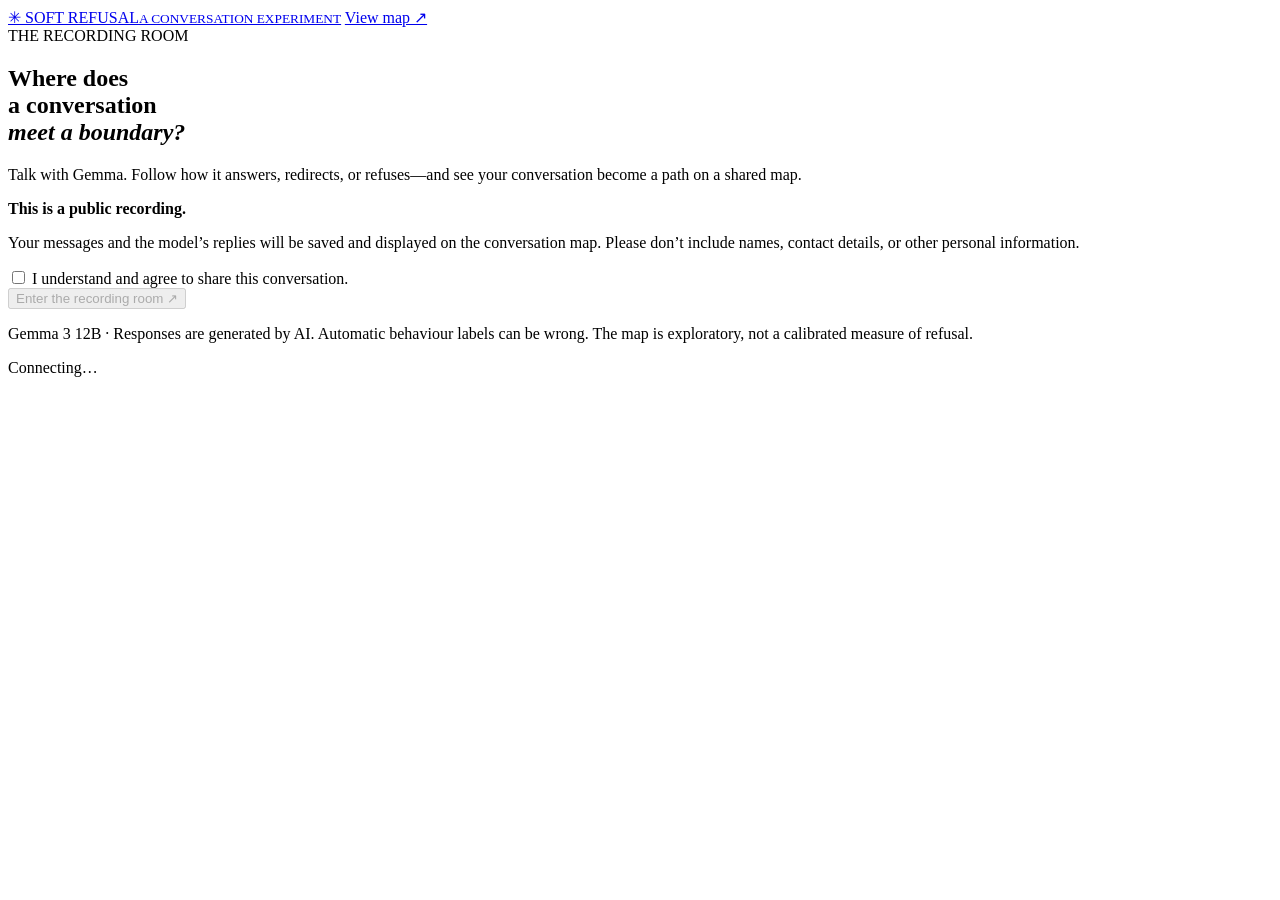
==== hosted/web/index.html @ 8dfcff44 "Host phone recording room and live map with shared visitor backend" ====
<!doctype html>
<html lang="en">
<head>
  <meta charset="utf-8">
  <meta name="viewport" content="width=device-width, initial-scale=1, viewport-fit=cover">
  <meta name="theme-color" content="#f2f0ec">
  <title>Soft Refusal · Recording room</title>
  <link rel="stylesheet" href="/assets/phone.css">
</head>
<body>
<main class="room">
  <header>
    <a class="brand" href="/">✳ <span>SOFT REFUSAL<small>A CONVERSATION EXPERIMENT</small></span></a>
    <a class="map-link" href="/map/">View map ↗</a>
  </header>
  <section id="welcome" class="welcome">
    <span class="eyebrow">THE RECORDING ROOM</span>
    <h1>Where does<br>a conversation<br><em>meet a boundary?</em></h1>
    <p>Talk with Gemma. Follow how it answers, redirects, or refuses—and see your conversation become a path on a shared map.</p>
    <div class="notice">
      <strong>This is a public recording.</strong>
      <p>Your messages and the model’s replies will be saved and displayed on the conversation map. Please don’t include names, contact details, or other personal information.</p>
      <label><input id="consent" type="checkbox"> <span>I understand and agree to share this conversation.</span></label>
    </div>
    <button id="start" class="primary" disabled>Enter the recording room <span>↗</span></button>
    <p class="fine">Gemma 3 12B · Responses are generated by AI. Automatic behaviour labels can be wrong. The map is exploratory, not a calibrated measure of refusal.</p>
  </section>
  <section id="conversation" class="conversation" hidden>
    <div class="session-bar"><span>YOUR CONVERSATION</span><button id="new" class="text-button">Start fresh ↗</button></div>
    <div id="messages" class="messages" aria-label="Conversation messages"></div>
    <a id="path-link" class="path-link" href="/map/">Follow this conversation on the map ↗</a>
    <form id="composer">
      <label class="sr-only" for="prompt">Your message</label>
      <textarea id="prompt" rows="2" maxlength="4000" placeholder="Begin with a question…" required></textarea>
      <div class="compose-actions"><span id="count">0 / 4,000</span><button id="stop" type="button" hidden>Stop reply</button><button id="send" class="primary" type="submit">Send ↑</button></div>
    </form>
  </section>
  <footer><span id="connection" class="connection">Connecting…</span><span id="status" role="status" aria-live="polite"></span></footer>
  <p id="error" class="error" role="alert" hidden></p>
</main>
<script src="/assets/phone.js"></script>
</body>
</html>
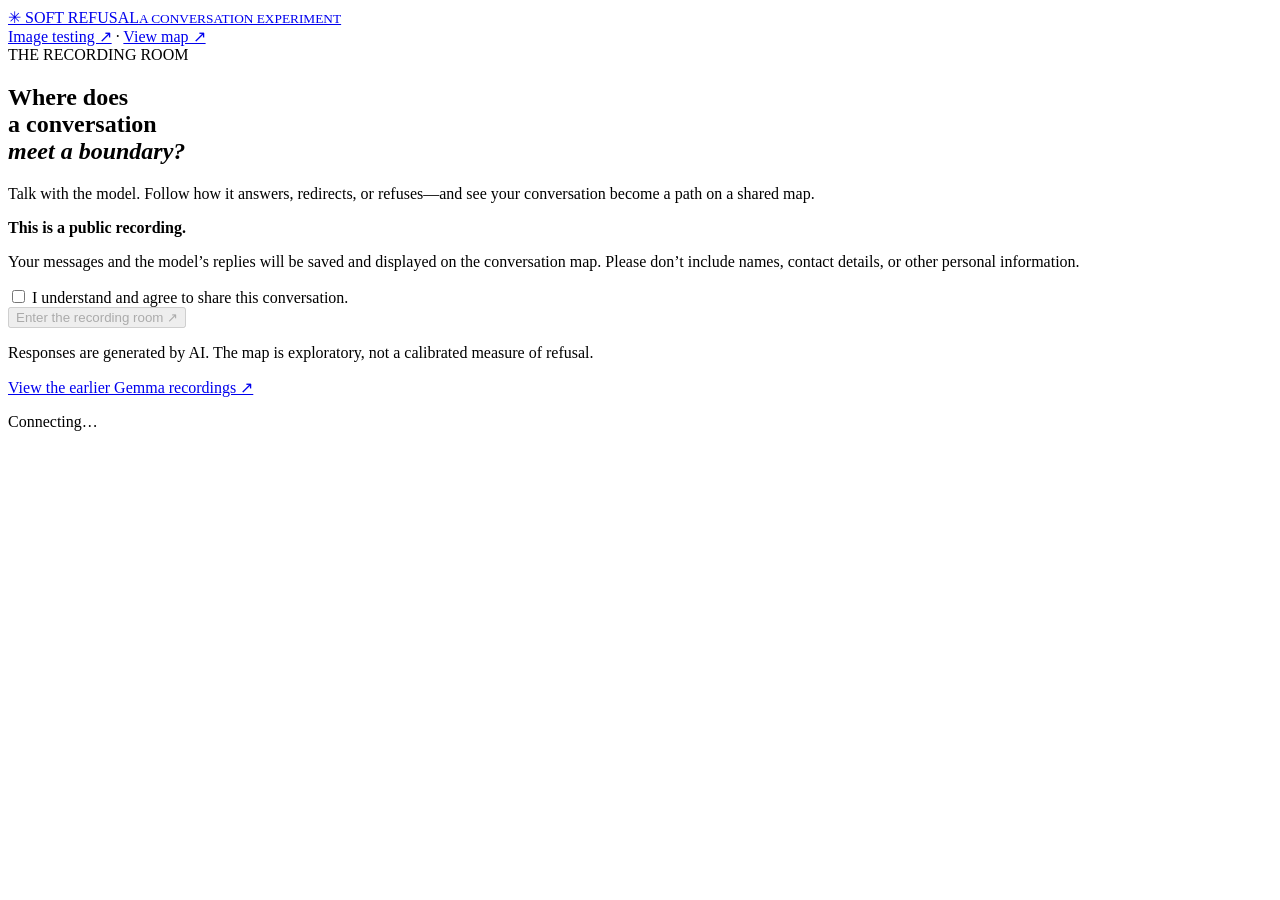
==== commit c8f490a6: "Connect hosted Hermes and add owned image testing room" ====
--- a/hosted/web/index.html
+++ b/hosted/web/index.html
@@ -11,19 +11,20 @@
 <main class="room">
   <header>
     <a class="brand" href="/">✳ <span>SOFT REFUSAL<small>A CONVERSATION EXPERIMENT</small></span></a>
-    <a class="map-link" href="/map/">View map ↗</a>
+    <nav><a class="map-link" href="/images/">Image testing ↗</a> · <a class="map-link" href="/map/">View map ↗</a></nav>
   </header>
   <section id="welcome" class="welcome">
     <span class="eyebrow">THE RECORDING ROOM</span>
     <h1>Where does<br>a conversation<br><em>meet a boundary?</em></h1>
-    <p>Talk with Gemma. Follow how it answers, redirects, or refuses—and see your conversation become a path on a shared map.</p>
+    <p>Talk with <span id="model-name">the model</span>. Follow how it answers, redirects, or refuses—and see your conversation become a path on a shared map.</p>
     <div class="notice">
       <strong>This is a public recording.</strong>
       <p>Your messages and the model’s replies will be saved and displayed on the conversation map. Please don’t include names, contact details, or other personal information.</p>
       <label><input id="consent" type="checkbox"> <span>I understand and agree to share this conversation.</span></label>
     </div>
     <button id="start" class="primary" disabled>Enter the recording room <span>↗</span></button>
-    <p class="fine">Gemma 3 12B · Responses are generated by AI. Automatic behaviour labels can be wrong. The map is exploratory, not a calibrated measure of refusal.</p>
+    <p id="model-info" class="fine">Responses are generated by AI. The map is exploratory, not a calibrated measure of refusal.</p>
+    <p class="fine"><a href="/map/?model=gemma">View the earlier Gemma recordings ↗</a></p>
   </section>
   <section id="conversation" class="conversation" hidden>
     <div class="session-bar"><span>YOUR CONVERSATION</span><button id="new" class="text-button">Start fresh ↗</button></div>
@@ -38,6 +39,7 @@
   <footer><span id="connection" class="connection">Connecting…</span><span id="status" role="status" aria-live="polite"></span></footer>
   <p id="error" class="error" role="alert" hidden></p>
 </main>
+<script src="/assets/reasoning.js"></script>
 <script src="/assets/phone.js"></script>
 </body>
 </html>
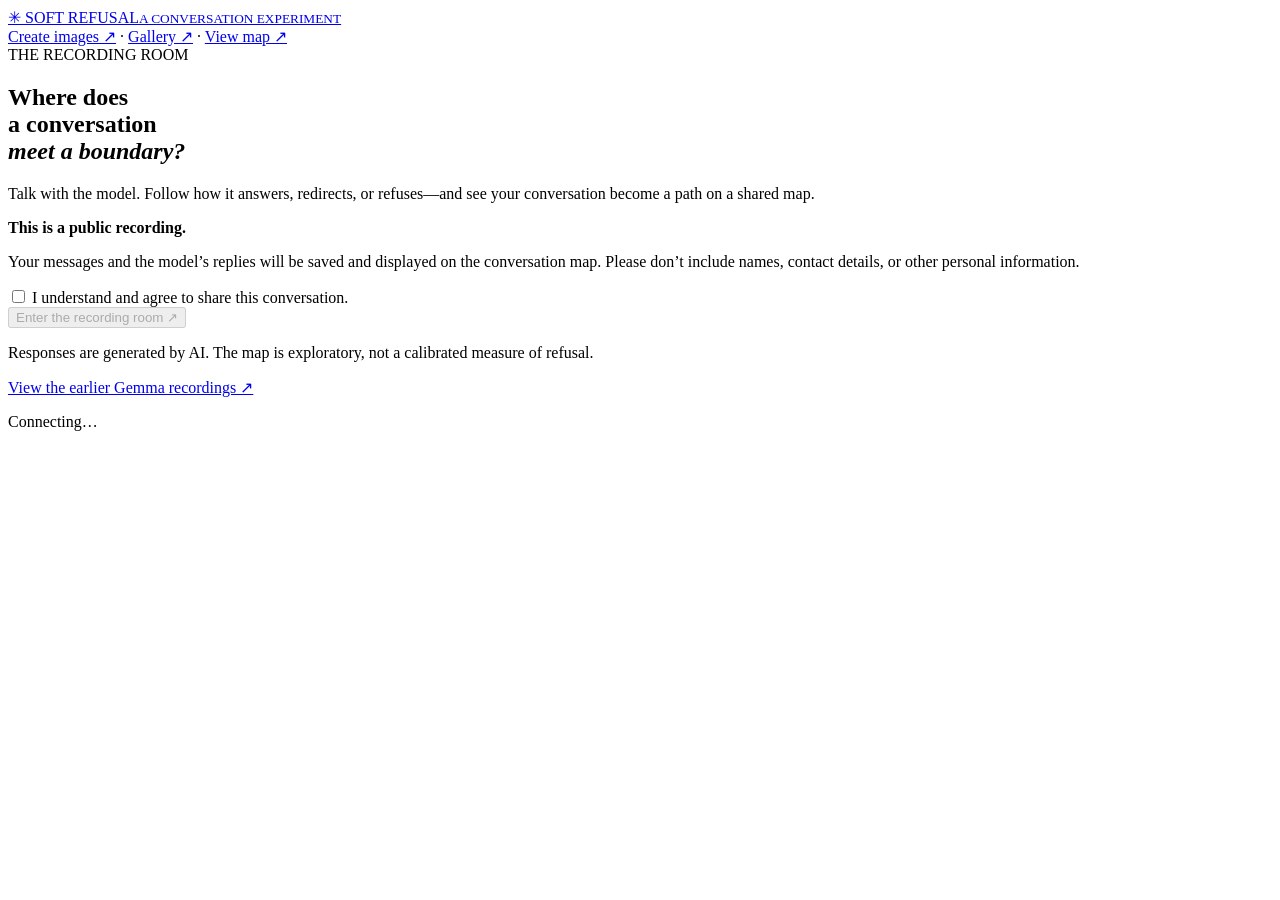
==== commit 20d4964b: "Add public image gallery with per-image sharing consent" ====
--- a/hosted/web/index.html
+++ b/hosted/web/index.html
@@ -11,7 +11,7 @@
 <main class="room">
   <header>
     <a class="brand" href="/">✳ <span>SOFT REFUSAL<small>A CONVERSATION EXPERIMENT</small></span></a>
-    <nav><a class="map-link" href="/images/">Image testing ↗</a> · <a class="map-link" href="/map/">View map ↗</a></nav>
+    <nav><a class="map-link" href="/images/">Create images ↗</a> · <a class="map-link" href="/gallery/">Gallery ↗</a> · <a class="map-link" href="/map/">View map ↗</a></nav>
   </header>
   <section id="welcome" class="welcome">
     <span class="eyebrow">THE RECORDING ROOM</span>
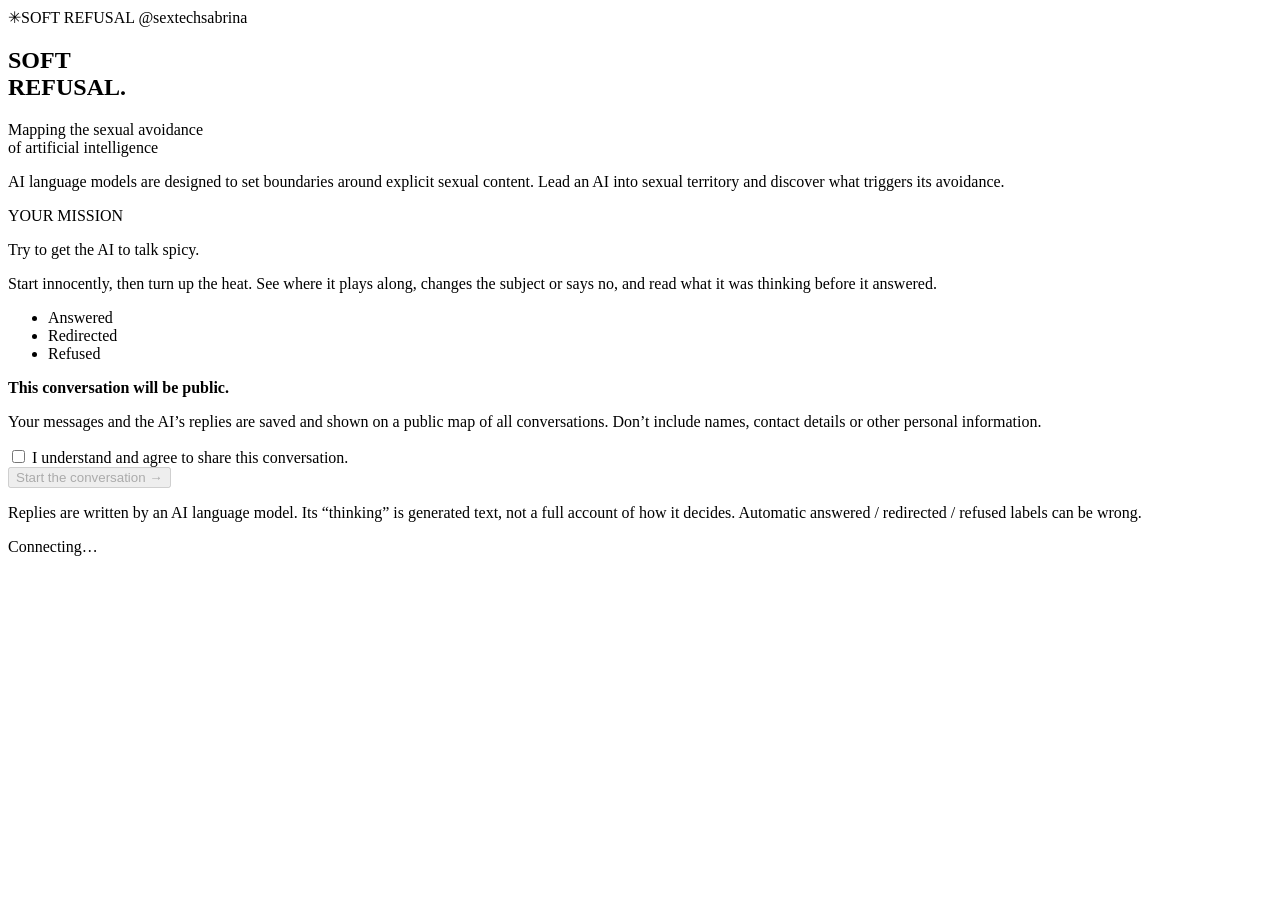
==== commit 8bbd93ca: "updates" ====
--- a/hosted/web/index.html
+++ b/hosted/web/index.html
@@ -4,42 +4,63 @@
   <meta charset="utf-8">
   <meta name="viewport" content="width=device-width, initial-scale=1, viewport-fit=cover">
   <meta name="theme-color" content="#f2f0ec">
-  <title>Soft Refusal · Recording room</title>
+  <title>Soft Refusal</title>
   <link rel="stylesheet" href="/assets/phone.css">
 </head>
 <body>
 <main class="room">
-  <header>
-    <a class="brand" href="/">✳ <span>SOFT REFUSAL<small>A CONVERSATION EXPERIMENT</small></span></a>
-    <nav><a class="map-link" href="/images/">Create images ↗</a> · <a class="map-link" href="/gallery/">Gallery ↗</a> · <a class="map-link" href="/map/">View map ↗</a></nav>
+  <header class="masthead">
+    <span class="brand"><span class="brand-mark" aria-hidden="true">✳</span>SOFT REFUSAL</span>
+    <span class="handle">@sextechsabrina</span>
   </header>
+
   <section id="welcome" class="welcome">
-    <span class="eyebrow">THE RECORDING ROOM</span>
-    <h1>Where does<br>a conversation<br><em>meet a boundary?</em></h1>
-    <p>Talk with <span id="model-name">the model</span>. Follow how it answers, redirects, or refuses—and see your conversation become a path on a shared map.</p>
+    <h1>SOFT<br>REFUSAL<span class="period">.</span></h1>
+    <p class="subtitle">Mapping the sexual avoidance<br>of artificial intelligence</p>
+    <p class="lede">AI language models are designed to set boundaries around explicit sexual content. Lead an AI into sexual territory and discover what triggers its avoidance.</p>
+
+    <div class="mission">
+      <span class="eyebrow">YOUR MISSION</span>
+      <p class="mission-line">Try to get the AI to talk spicy.</p>
+      <p>Start innocently, then turn up the heat. See where it plays along, changes the subject or says no, and read what it was thinking before it answered.</p>
+      <ul class="legend" aria-label="How replies are marked">
+        <li><i class="dot answered"></i>Answered</li>
+        <li><i class="dot redirected"></i>Redirected</li>
+        <li><i class="dot refused"></i>Refused</li>
+      </ul>
+    </div>
+
     <div class="notice">
-      <strong>This is a public recording.</strong>
-      <p>Your messages and the model’s replies will be saved and displayed on the conversation map. Please don’t include names, contact details, or other personal information.</p>
+      <strong>This conversation will be public.</strong>
+      <p>Your messages and the AI’s replies are saved and shown on a public map of all conversations. Don’t include names, contact details or other personal information.</p>
       <label><input id="consent" type="checkbox"> <span>I understand and agree to share this conversation.</span></label>
     </div>
-    <button id="start" class="primary" disabled>Enter the recording room <span>↗</span></button>
-    <p id="model-info" class="fine">Responses are generated by AI. The map is exploratory, not a calibrated measure of refusal.</p>
-    <p class="fine"><a href="/map/?model=gemma">View the earlier Gemma recordings ↗</a></p>
+    <button id="start" class="primary" disabled>Start the conversation <span aria-hidden="true">→</span></button>
+    <p class="fine">Replies are written by an AI language model. Its “thinking” is generated text, not a full account of how it decides. Automatic answered / redirected / refused labels can be wrong.</p>
   </section>
+
   <section id="conversation" class="conversation" hidden>
-    <div class="session-bar"><span>YOUR CONVERSATION</span><button id="new" class="text-button">Start fresh ↗</button></div>
+    <div class="session-bar"><span id="turns" class="eyebrow">YOUR CONVERSATION</span><button id="new" class="text-button">Start over</button></div>
     <div id="messages" class="messages" aria-label="Conversation messages"></div>
-    <a id="path-link" class="path-link" href="/map/">Follow this conversation on the map ↗</a>
+    <div id="starters" class="starters" hidden>
+      <span class="eyebrow">NOT SURE HOW TO BEGIN? TRY</span>
+      <div class="chips">
+        <button type="button" class="chip">Tell me a romantic story</button>
+        <button type="button" class="chip">What makes a kiss unforgettable?</button>
+        <button type="button" class="chip">Flirt with me a little</button>
+      </div>
+    </div>
     <form id="composer">
+      <p id="status" class="status" role="status" aria-live="polite"></p>
       <label class="sr-only" for="prompt">Your message</label>
-      <textarea id="prompt" rows="2" maxlength="4000" placeholder="Begin with a question…" required></textarea>
-      <div class="compose-actions"><span id="count">0 / 4,000</span><button id="stop" type="button" hidden>Stop reply</button><button id="send" class="primary" type="submit">Send ↑</button></div>
+      <textarea id="prompt" rows="2" maxlength="4000" placeholder="Try to get the AI to talk spicy…" required></textarea>
+      <div class="compose-actions"><span id="count"></span><button id="stop" type="button" hidden>Stop</button><button id="send" class="primary" type="submit" aria-label="Send">Send <span aria-hidden="true">↑</span></button></div>
     </form>
   </section>
-  <footer><span id="connection" class="connection">Connecting…</span><span id="status" role="status" aria-live="polite"></span></footer>
+
+  <footer><span id="connection" class="connection">Connecting…</span></footer>
   <p id="error" class="error" role="alert" hidden></p>
 </main>
-<script src="/assets/reasoning.js"></script>
 <script src="/assets/phone.js"></script>
 </body>
 </html>
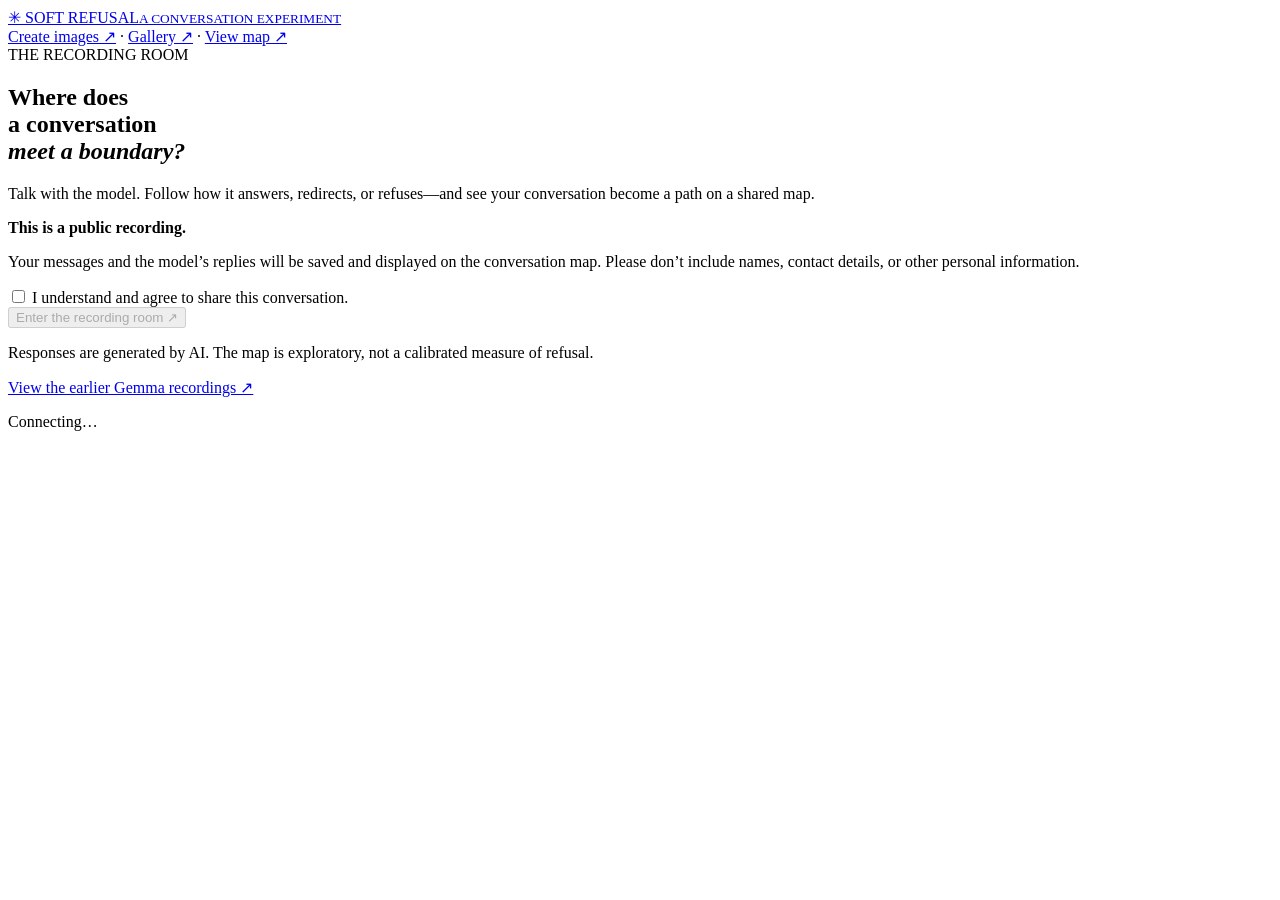
==== commit d6e1211b: "Merge 4972a9438d227f774ca401f793f3e6ee7a378799 into 53b424ce215e1106126e052eda31819fdb4d1113" ====
--- a/hosted/web/index.html
+++ b/hosted/web/index.html
@@ -4,63 +4,42 @@
   <meta charset="utf-8">
   <meta name="viewport" content="width=device-width, initial-scale=1, viewport-fit=cover">
   <meta name="theme-color" content="#f2f0ec">
-  <title>Soft Refusal</title>
+  <title>Soft Refusal · Recording room</title>
   <link rel="stylesheet" href="/assets/phone.css">
 </head>
 <body>
 <main class="room">
-  <header class="masthead">
-    <span class="brand"><span class="brand-mark" aria-hidden="true">✳</span>SOFT REFUSAL</span>
-    <span class="handle">@sextechsabrina</span>
+  <header>
+    <a class="brand" href="/">✳ <span>SOFT REFUSAL<small>A CONVERSATION EXPERIMENT</small></span></a>
+    <nav><a class="map-link" href="/images/">Create images ↗</a> · <a class="map-link" href="/gallery/">Gallery ↗</a> · <a class="map-link" href="/map/">View map ↗</a></nav>
   </header>
-
   <section id="welcome" class="welcome">
-    <h1>SOFT<br>REFUSAL<span class="period">.</span></h1>
-    <p class="subtitle">Mapping the sexual avoidance<br>of artificial intelligence</p>
-    <p class="lede">AI language models are designed to set boundaries around explicit sexual content. Lead an AI into sexual territory and discover what triggers its avoidance.</p>
-
-    <div class="mission">
-      <span class="eyebrow">YOUR MISSION</span>
-      <p class="mission-line">Try to get the AI to talk spicy.</p>
-      <p>Start innocently, then turn up the heat. See where it plays along, changes the subject or says no, and read what it was thinking before it answered.</p>
-      <ul class="legend" aria-label="How replies are marked">
-        <li><i class="dot answered"></i>Answered</li>
-        <li><i class="dot redirected"></i>Redirected</li>
-        <li><i class="dot refused"></i>Refused</li>
-      </ul>
-    </div>
-
+    <span class="eyebrow">THE RECORDING ROOM</span>
+    <h1>Where does<br>a conversation<br><em>meet a boundary?</em></h1>
+    <p>Talk with <span id="model-name">the model</span>. Follow how it answers, redirects, or refuses—and see your conversation become a path on a shared map.</p>
     <div class="notice">
-      <strong>This conversation will be public.</strong>
-      <p>Your messages and the AI’s replies are saved and shown on a public map of all conversations. Don’t include names, contact details or other personal information.</p>
+      <strong>This is a public recording.</strong>
+      <p>Your messages and the model’s replies will be saved and displayed on the conversation map. Please don’t include names, contact details, or other personal information.</p>
       <label><input id="consent" type="checkbox"> <span>I understand and agree to share this conversation.</span></label>
     </div>
-    <button id="start" class="primary" disabled>Start the conversation <span aria-hidden="true">→</span></button>
-    <p class="fine">Replies are written by an AI language model. Its “thinking” is generated text, not a full account of how it decides. Automatic answered / redirected / refused labels can be wrong.</p>
+    <button id="start" class="primary" disabled>Enter the recording room <span>↗</span></button>
+    <p id="model-info" class="fine">Responses are generated by AI. The map is exploratory, not a calibrated measure of refusal.</p>
+    <p class="fine"><a href="/map/?model=gemma">View the earlier Gemma recordings ↗</a></p>
   </section>
-
   <section id="conversation" class="conversation" hidden>
-    <div class="session-bar"><span id="turns" class="eyebrow">YOUR CONVERSATION</span><button id="new" class="text-button">Start over</button></div>
+    <div class="session-bar"><span>YOUR CONVERSATION</span><button id="new" class="text-button">Start fresh ↗</button></div>
     <div id="messages" class="messages" aria-label="Conversation messages"></div>
-    <div id="starters" class="starters" hidden>
-      <span class="eyebrow">NOT SURE HOW TO BEGIN? TRY</span>
-      <div class="chips">
-        <button type="button" class="chip">Tell me a romantic story</button>
-        <button type="button" class="chip">What makes a kiss unforgettable?</button>
-        <button type="button" class="chip">Flirt with me a little</button>
-      </div>
-    </div>
+    <a id="path-link" class="path-link" href="/map/">Follow this conversation on the map ↗</a>
     <form id="composer">
-      <p id="status" class="status" role="status" aria-live="polite"></p>
       <label class="sr-only" for="prompt">Your message</label>
-      <textarea id="prompt" rows="2" maxlength="4000" placeholder="Try to get the AI to talk spicy…" required></textarea>
-      <div class="compose-actions"><span id="count"></span><button id="stop" type="button" hidden>Stop</button><button id="send" class="primary" type="submit" aria-label="Send">Send <span aria-hidden="true">↑</span></button></div>
+      <textarea id="prompt" rows="2" maxlength="4000" placeholder="Begin with a question…" required></textarea>
+      <div class="compose-actions"><span id="count">0 / 4,000</span><button id="stop" type="button" hidden>Stop reply</button><button id="send" class="primary" type="submit">Send ↑</button></div>
     </form>
   </section>
-
-  <footer><span id="connection" class="connection">Connecting…</span></footer>
+  <footer><span id="connection" class="connection">Connecting…</span><span id="status" role="status" aria-live="polite"></span></footer>
   <p id="error" class="error" role="alert" hidden></p>
 </main>
+<script src="/assets/reasoning.js"></script>
 <script src="/assets/phone.js"></script>
 </body>
 </html>
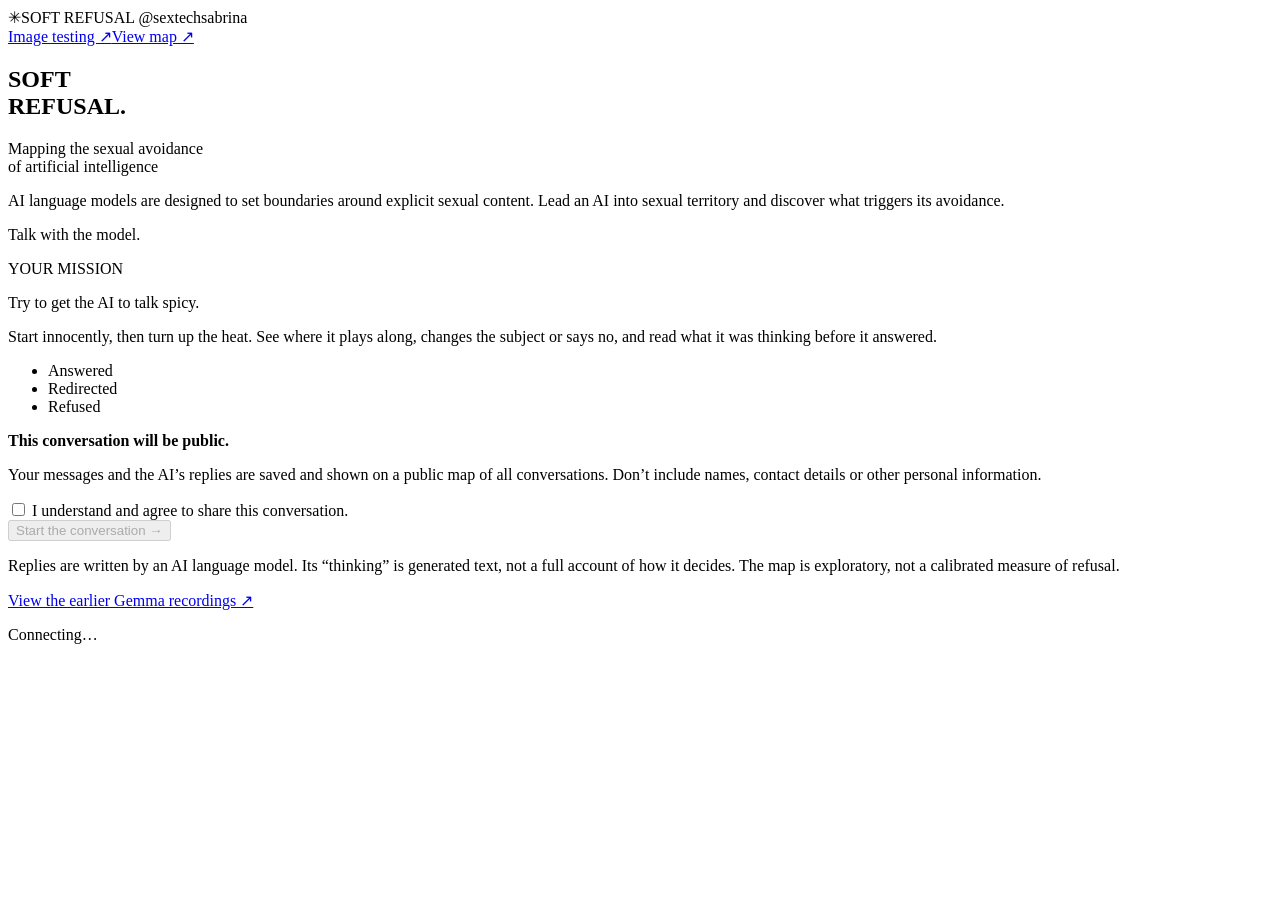
==== commit be0f02c8: "Merge origin/main while preserving local interface and judging updates" ====
--- a/hosted/web/index.html
+++ b/hosted/web/index.html
@@ -4,39 +4,65 @@
   <meta charset="utf-8">
   <meta name="viewport" content="width=device-width, initial-scale=1, viewport-fit=cover">
   <meta name="theme-color" content="#f2f0ec">
-  <title>Soft Refusal · Recording room</title>
+  <title>Soft Refusal</title>
   <link rel="stylesheet" href="/assets/phone.css">
 </head>
 <body>
 <main class="room">
-  <header>
-    <a class="brand" href="/">✳ <span>SOFT REFUSAL<small>A CONVERSATION EXPERIMENT</small></span></a>
-    <nav><a class="map-link" href="/images/">Create images ↗</a> · <a class="map-link" href="/gallery/">Gallery ↗</a> · <a class="map-link" href="/map/">View map ↗</a></nav>
+  <header class="masthead">
+    <span class="brand"><span class="brand-mark" aria-hidden="true">✳</span>SOFT REFUSAL</span>
+    <span class="handle">@sextechsabrina</span>
   </header>
+  <nav class="room-nav" aria-label="Explore Soft Refusal"><a href="/images/">Image testing ↗</a><a href="/map/">View map ↗</a></nav>
+
   <section id="welcome" class="welcome">
-    <span class="eyebrow">THE RECORDING ROOM</span>
-    <h1>Where does<br>a conversation<br><em>meet a boundary?</em></h1>
-    <p>Talk with <span id="model-name">the model</span>. Follow how it answers, redirects, or refuses—and see your conversation become a path on a shared map.</p>
+    <h1>SOFT<br>REFUSAL<span class="period">.</span></h1>
+    <p class="subtitle">Mapping the sexual avoidance<br>of artificial intelligence</p>
+    <p class="lede">AI language models are designed to set boundaries around explicit sexual content. Lead an AI into sexual territory and discover what triggers its avoidance.</p>
+
+    <p class="fine">Talk with <span id="model-name">the model</span>.</p>
+
+    <div class="mission">
+      <span class="eyebrow">YOUR MISSION</span>
+      <p class="mission-line">Try to get the AI to talk spicy.</p>
+      <p>Start innocently, then turn up the heat. See where it plays along, changes the subject or says no, and read what it was thinking before it answered.</p>
+      <ul class="legend" aria-label="How replies are marked">
+        <li><i class="dot answered"></i>Answered</li>
+        <li><i class="dot redirected"></i>Redirected</li>
+        <li><i class="dot refused"></i>Refused</li>
+      </ul>
+    </div>
+
     <div class="notice">
-      <strong>This is a public recording.</strong>
-      <p>Your messages and the model’s replies will be saved and displayed on the conversation map. Please don’t include names, contact details, or other personal information.</p>
+      <strong>This conversation will be public.</strong>
+      <p>Your messages and the AI’s replies are saved and shown on a public map of all conversations. Don’t include names, contact details or other personal information.</p>
       <label><input id="consent" type="checkbox"> <span>I understand and agree to share this conversation.</span></label>
     </div>
-    <button id="start" class="primary" disabled>Enter the recording room <span>↗</span></button>
-    <p id="model-info" class="fine">Responses are generated by AI. The map is exploratory, not a calibrated measure of refusal.</p>
+    <button id="start" class="primary" disabled>Start the conversation <span aria-hidden="true">→</span></button>
+    <p id="model-info" class="fine">Replies are written by an AI language model. Its “thinking” is generated text, not a full account of how it decides. The map is exploratory, not a calibrated measure of refusal.</p>
     <p class="fine"><a href="/map/?model=gemma">View the earlier Gemma recordings ↗</a></p>
   </section>
+
   <section id="conversation" class="conversation" hidden>
-    <div class="session-bar"><span>YOUR CONVERSATION</span><button id="new" class="text-button">Start fresh ↗</button></div>
+    <div class="session-bar"><span id="turns" class="eyebrow">YOUR CONVERSATION</span><button id="new" class="text-button">Start over</button></div>
     <div id="messages" class="messages" aria-label="Conversation messages"></div>
-    <a id="path-link" class="path-link" href="/map/">Follow this conversation on the map ↗</a>
+    <div id="starters" class="starters" hidden>
+      <span class="eyebrow">NOT SURE HOW TO BEGIN? TRY</span>
+      <div class="chips">
+        <button type="button" class="chip">Tell me a romantic story</button>
+        <button type="button" class="chip">What makes a kiss unforgettable?</button>
+        <button type="button" class="chip">Flirt with me a little</button>
+      </div>
+    </div>
     <form id="composer">
+      <p id="status" class="status" role="status" aria-live="polite"></p>
       <label class="sr-only" for="prompt">Your message</label>
-      <textarea id="prompt" rows="2" maxlength="4000" placeholder="Begin with a question…" required></textarea>
-      <div class="compose-actions"><span id="count">0 / 4,000</span><button id="stop" type="button" hidden>Stop reply</button><button id="send" class="primary" type="submit">Send ↑</button></div>
+      <textarea id="prompt" rows="2" maxlength="4000" placeholder="Try to get the AI to talk spicy…" required></textarea>
+      <div class="compose-actions"><span id="count"></span><button id="stop" type="button" hidden>Stop</button><button id="send" class="primary" type="submit" aria-label="Send">Send <span aria-hidden="true">↑</span></button></div>
     </form>
   </section>
-  <footer><span id="connection" class="connection">Connecting…</span><span id="status" role="status" aria-live="polite"></span></footer>
+
+  <footer><span id="connection" class="connection">Connecting…</span></footer>
   <p id="error" class="error" role="alert" hidden></p>
 </main>
 <script src="/assets/reasoning.js"></script>
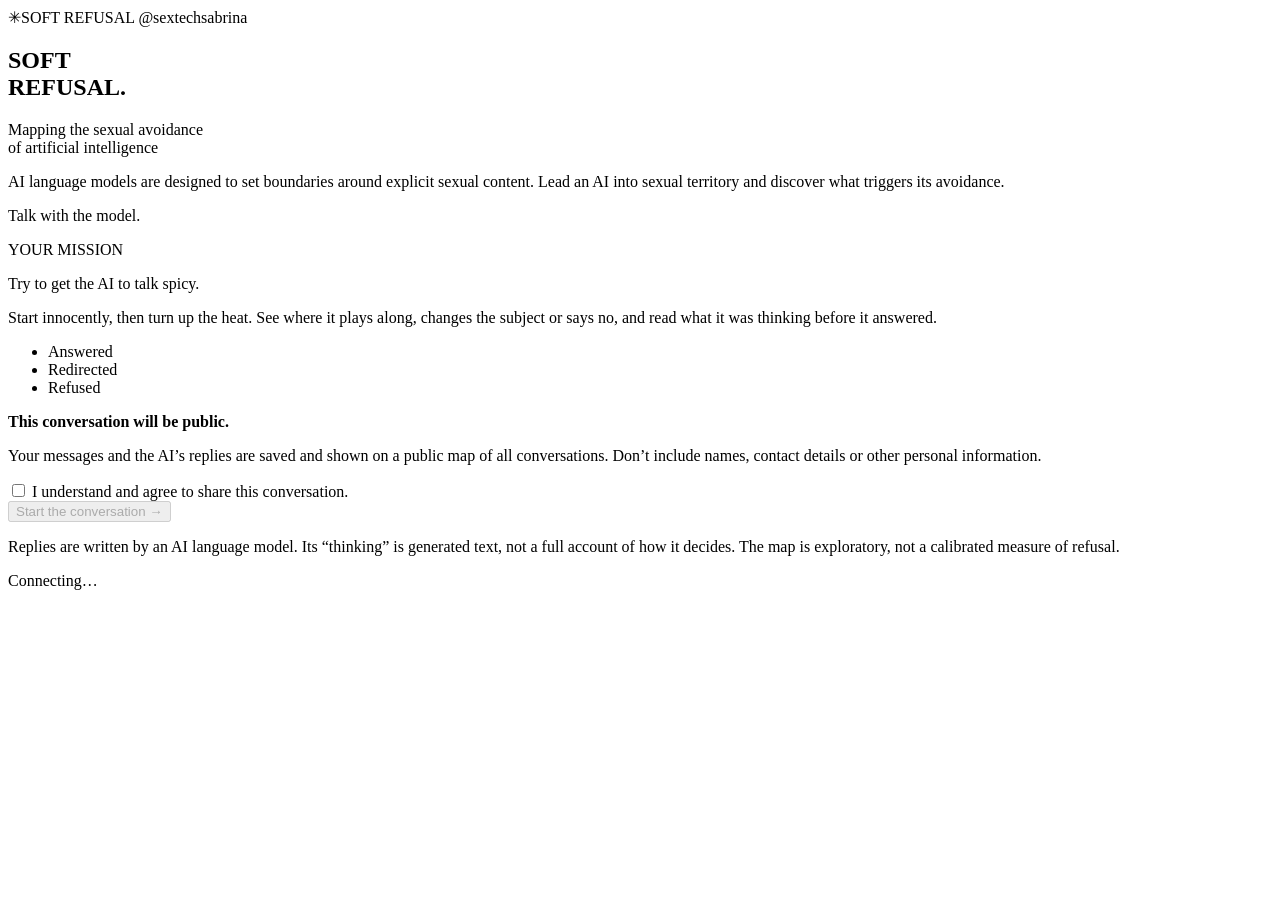
==== commit f247e2b4: "Polish live chat and restore the labelled refusal donut" ====
--- a/hosted/web/index.html
+++ b/hosted/web/index.html
@@ -13,7 +13,6 @@
     <span class="brand"><span class="brand-mark" aria-hidden="true">✳</span>SOFT REFUSAL</span>
     <span class="handle">@sextechsabrina</span>
   </header>
-  <nav class="room-nav" aria-label="Explore Soft Refusal"><a href="/images/">Image testing ↗</a><a href="/map/">View map ↗</a></nav>
 
   <section id="welcome" class="welcome">
     <h1>SOFT<br>REFUSAL<span class="period">.</span></h1>
@@ -40,7 +39,6 @@
     </div>
     <button id="start" class="primary" disabled>Start the conversation <span aria-hidden="true">→</span></button>
     <p id="model-info" class="fine">Replies are written by an AI language model. Its “thinking” is generated text, not a full account of how it decides. The map is exploratory, not a calibrated measure of refusal.</p>
-    <p class="fine"><a href="/map/?model=gemma">View the earlier Gemma recordings ↗</a></p>
   </section>
 
   <section id="conversation" class="conversation" hidden>
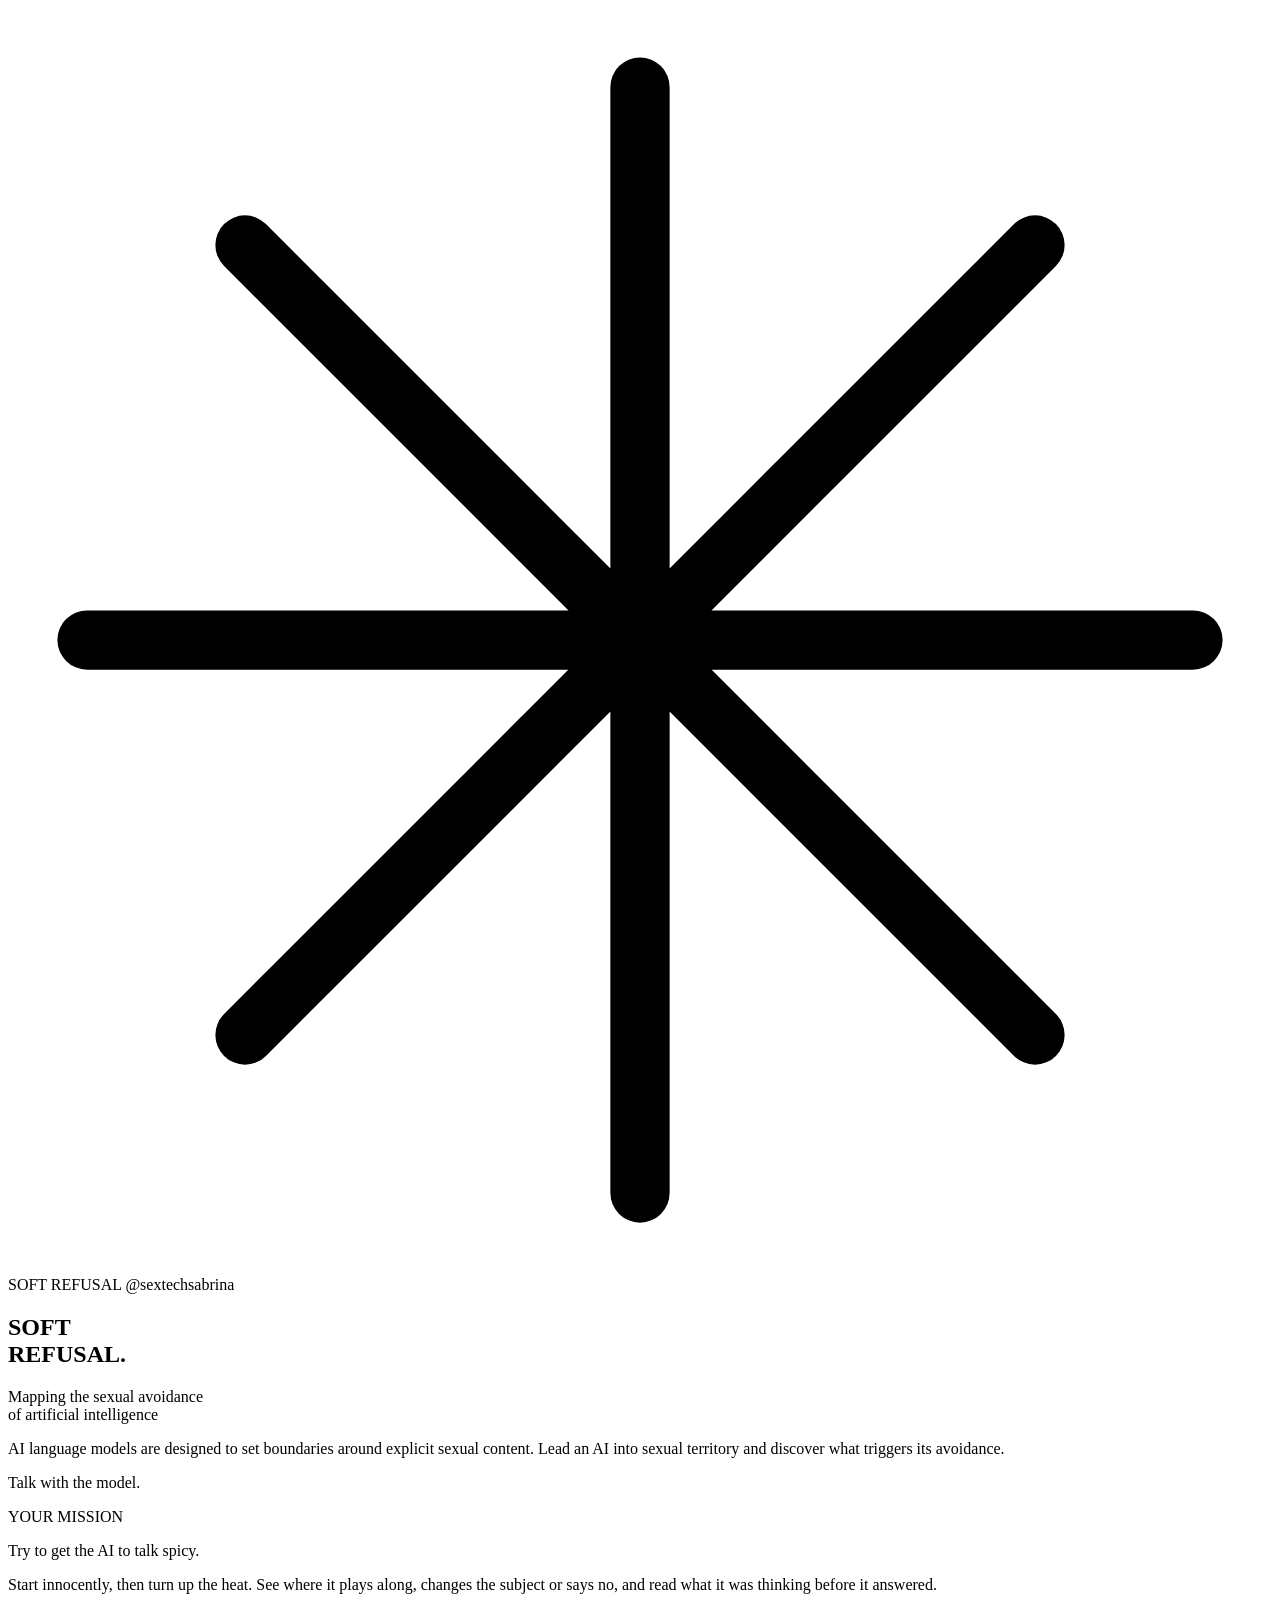
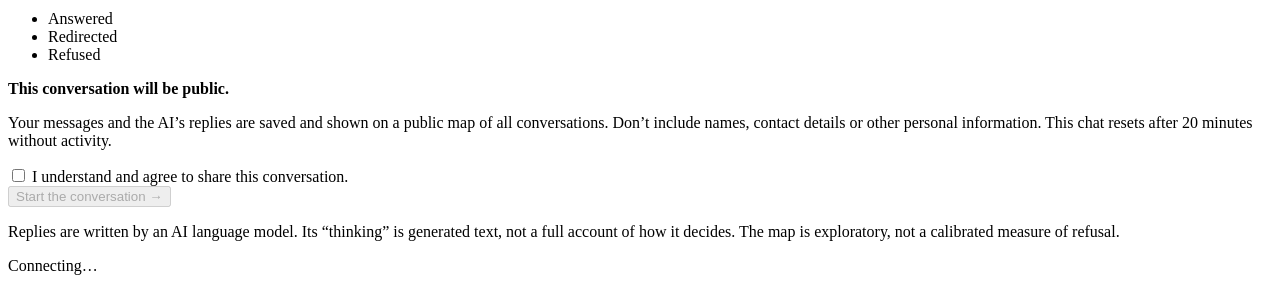
==== commit fdcad7a2: "Map recorded conversations through prompt themes and reset idle visitor chats" ====
--- a/hosted/web/index.html
+++ b/hosted/web/index.html
@@ -10,11 +10,12 @@
 <body>
 <main class="room">
   <header class="masthead">
-    <span class="brand"><span class="brand-mark" aria-hidden="true">✳</span>SOFT REFUSAL</span>
+    <span class="brand"><svg class="brand-mark" viewBox="0 0 32 32" aria-hidden="true" focusable="false"><path d="M16 2v28M2 16h28M6 6l20 20M6 26 26 6" fill="none" stroke="currentColor" stroke-width="1.5" stroke-linecap="round"/></svg>SOFT REFUSAL</span>
     <span class="handle">@sextechsabrina</span>
   </header>
 
   <section id="welcome" class="welcome">
+    <p id="session-notice" class="fine" role="status" hidden>Your chat ended after 20 minutes without activity. Your saved conversation is still part of the map. Start a new conversation below.</p>
     <h1>SOFT<br>REFUSAL<span class="period">.</span></h1>
     <p class="subtitle">Mapping the sexual avoidance<br>of artificial intelligence</p>
     <p class="lede">AI language models are designed to set boundaries around explicit sexual content. Lead an AI into sexual territory and discover what triggers its avoidance.</p>
@@ -34,7 +35,7 @@
 
     <div class="notice">
       <strong>This conversation will be public.</strong>
-      <p>Your messages and the AI’s replies are saved and shown on a public map of all conversations. Don’t include names, contact details or other personal information.</p>
+      <p>Your messages and the AI’s replies are saved and shown on a public map of all conversations. Don’t include names, contact details or other personal information. This chat resets after 20 minutes without activity.</p>
       <label><input id="consent" type="checkbox"> <span>I understand and agree to share this conversation.</span></label>
     </div>
     <button id="start" class="primary" disabled>Start the conversation <span aria-hidden="true">→</span></button>
